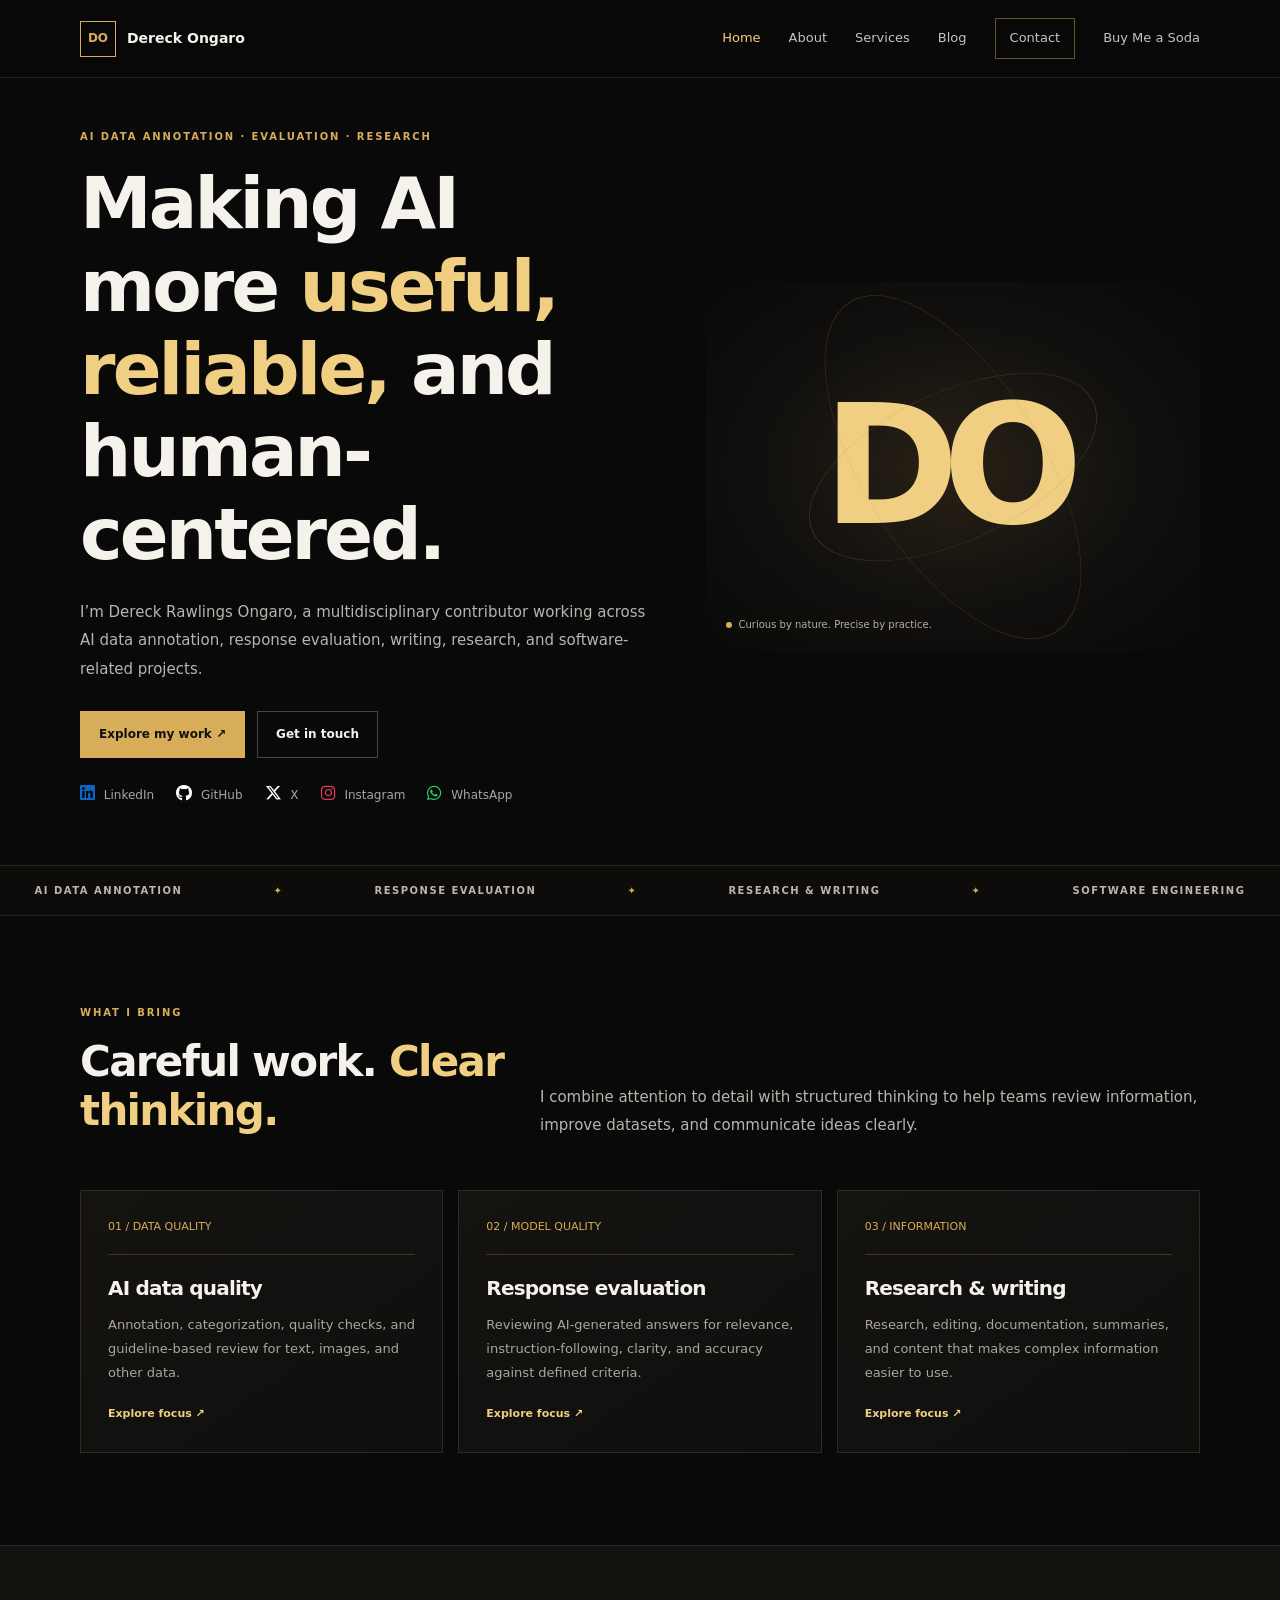
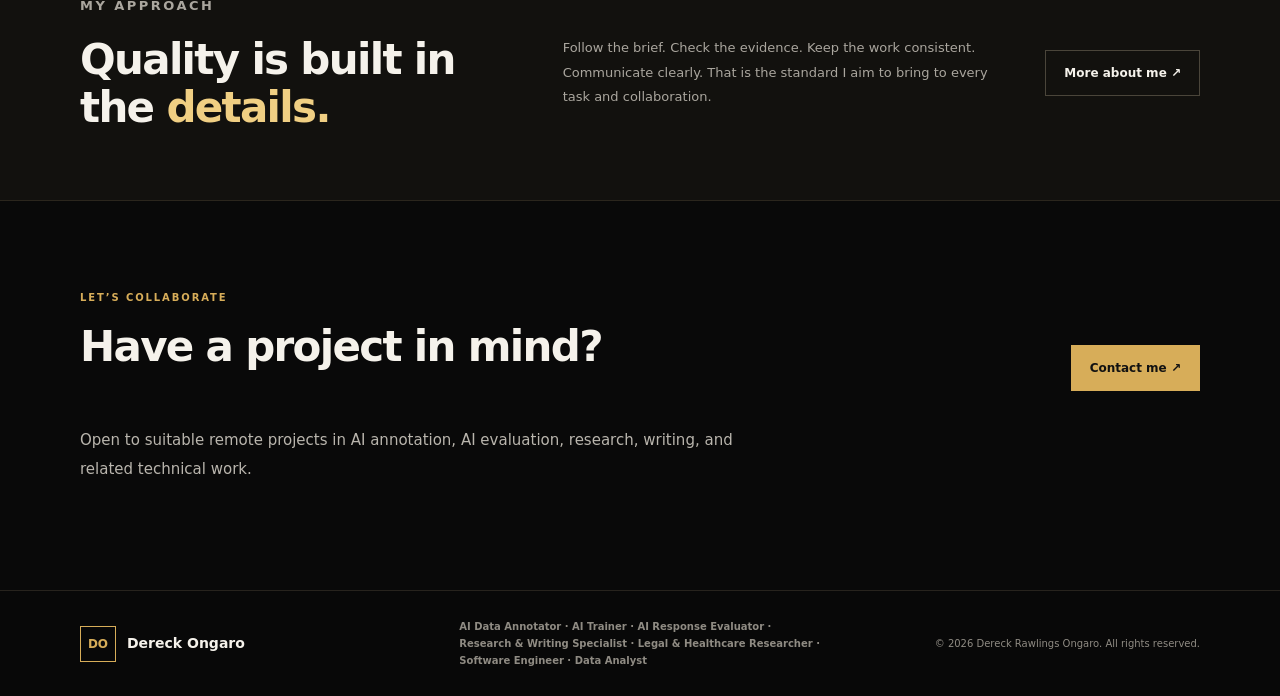
==== index.html @ dc8677fb "Fix HTML structure and improve formatting" ====
<!doctype html><html lang="en"><head>
  <link rel="stylesheet"
href="https://cdnjs.cloudflare.com/ajax/libs/font-awesome/6.7.2/css/all.min.css">
  
  <meta charset="utf-8"><meta name="viewport" content="width=device-width, initial-scale=1"><meta name="description" content="Official portfolio of Dereck Rawlings Ongaro — AI data annotation, AI response evaluation, research, writing, and software engineering."><meta name="theme-color" content="#090909"><link rel="icon" type="image/png" href="favicon.png"><title>Dereck Ongaro | AI Data Annotator</title><link rel="stylesheet" href="assets/style.css"><script defer src="assets/script.js"></script></head><body><a class="skip-link" href="#main">Skip to content</a><header class="site-header"><a class="brand" href="index.html"><span class="brand-mark">DO</span><span>Dereck Ongaro</span></a><button class="menu-toggle" aria-label="Open navigation" aria-expanded="false">☰</button><nav class="site-nav" aria-label="Main navigation"><a class="active " href="index.html">Home</a><a class="" href="about.html">About</a><a class="" href="services.html">Services</a><a class="" href="blog.html">Blog</a><a class="nav-contact" href="contact.html">Contact</a><a class="" href="soda.html">Buy Me a Soda</a></nav></header><main id="main"><section class="hero wrap"><div><p class="eyebrow">AI DATA ANNOTATION · EVALUATION · RESEARCH</p><h1>Making AI more <span class="gold">useful, reliable,</span> and human-centered.</h1><p class="lead">I’m Dereck Rawlings Ongaro, a multidisciplinary contributor working across AI data annotation, response evaluation, writing, research, and software-related projects.</p><div class="actions"><a class="button button-gold" href="services.html">Explore my work ↗</a><a class="button button-outline" href="contact.html">Get in touch</a></div>
    
    
<div class="hero-links">
  <a href="https://www.linkedin.com/in/dereck-ongaro-b73b51407/"
     target="_blank" rel="noopener noreferrer"
     aria-label="LinkedIn">
    <i class="fa-brands fa-linkedin"></i> LinkedIn 
  </a>

  <a href="https://github.com/dereck254"
     target="_blank" rel="noopener noreferrer"
     aria-label="GitHub">
    <i class="fa-brands fa-github"></i> GitHub 
  </a>

  <a href="https://x.com/dereck_ongaro"
     target="_blank" rel="noopener noreferrer"
     aria-label="X">
    <i class="fa-brands fa-x-twitter"></i>  X 
  </a>

  <a href="https://www.instagram.com/haal_varez/"
     target="_blank" rel="noopener noreferrer"
     aria-label="Instagram">
    <i class="fa-brands fa-instagram"></i> Instagram 
  </a>

  <a href="https://wa.me/14302792650?text=Hello%2C%20Dereck%21%20How%20are%20you%20doing%20today%3F"
     target="_blank" rel="noopener noreferrer"
     aria-label="WhatsApp">
    <i class="fa-brands fa-whatsapp"></i> WhatsApp 
  </a>
</div>



</div><div class="hero-art" aria-label="DO initials monogram"><div class="orbit"></div><div class="orbit two"></div><div class="monogram">DO</div><div class="art-caption"><span class="dot"></span>Curious by nature. Precise by practice.</div></div></section><div class="ticker"><span>AI DATA ANNOTATION</span><b>✦</b><span>RESPONSE EVALUATION</span><b>✦</b><span>RESEARCH & WRITING</span><b>✦</b><span>SOFTWARE ENGINEERING</span></div><section class="section wrap"><div class="section-head"><div><p class="eyebrow">WHAT I BRING</p><h2>Careful work. <span class="gold">Clear thinking.</span></h2></div><p class="lead">I combine attention to detail with structured thinking to help teams review information, improve datasets, and communicate ideas clearly.</p></div><div class="card-grid"><article class="card"><div class="num">01 / DATA QUALITY</div><h3>AI data quality</h3><p>Annotation, categorization, quality checks, and guideline-based review for text, images, and other data.</p><a class="text-link" href="services.html#ai-data">Explore focus ↗</a></article><article class="card"><div class="num">02 / MODEL QUALITY</div><h3>Response evaluation</h3><p>Reviewing AI-generated answers for relevance, instruction-following, clarity, and accuracy against defined criteria.</p><a class="text-link" href="services.html#evaluation">Explore focus ↗</a></article><article class="card"><div class="num">03 / INFORMATION</div><h3>Research & writing</h3><p>Research, editing, documentation, summaries, and content that makes complex information easier to use.</p><a class="text-link" href="services.html#research">Explore focus ↗</a></article></div></section><section class="band"><div class="wrap band-inner"><div><p class="eyebrow">MY APPROACH</p><h2>Quality is built in the <span class="gold">details.</span></h2></div><p>Follow the brief. Check the evidence. Keep the work consistent. Communicate clearly. That is the standard I aim to bring to every task and collaboration.</p><a class="button button-outline" href="about.html">More about me ↗</a></div></section><section class="section wrap"><div class="section-head"><div><p class="eyebrow">LET’S COLLABORATE</p><h2>Have a project in mind?</h2></div><a class="button button-gold" href="contact.html">Contact me ↗</a></div><p class="lead">Open to suitable remote projects in AI annotation, AI evaluation, research, writing, and related technical work.</p></section></main><footer class="site-footer"><div class="wrap footer-inner"><a class="brand" href="index.html"><span class="brand-mark">DO</span><span>Dereck Ongaro</span></a><p><strong>AI Data Annotator · AI Trainer · AI Response Evaluator · Research & Writing Specialist · Legal & Healthcare Researcher · Software Engineer · Data Analyst </strong></p><p class="copyright">© <span data-year></span> Dereck Rawlings Ongaro. All rights reserved.</p></div></footer></body></html>
---- assets/style.css ----
:root{--bg:#090909;--panel:#12110f;--text:#f5f2eb;--muted:#aaa69e;--gold:#d7ad59;--gold2:#f0cf83;--line:#302b22;--max:1120px}*{box-sizing:border-box}html{scroll-behavior:smooth}body{margin:0;background:var(--bg);color:var(--text);font:16px/1.7 Inter,system-ui,-apple-system,"Segoe UI",sans-serif}a{color:inherit;text-decoration:none}a:focus-visible,button:focus-visible,input:focus-visible,textarea:focus-visible{outline:2px solid var(--gold2);outline-offset:3px}.wrap{width:min(var(--max),calc(100% - 42px));margin:auto}.site-header{height:78px;padding:0 max(21px,calc((100vw - var(--max))/2));display:flex;align-items:center;justify-content:space-between;border-bottom:1px solid #222;position:sticky;top:0;background:#090909f5;z-index:10}.brand{display:flex;align-items:center;gap:11px;font-size:14px;font-weight:750}.brand-mark{width:36px;height:36px;border:1px solid var(--gold);display:grid;place-items:center;color:var(--gold);font-size:12px}.site-nav{display:flex;align-items:center;gap:28px;font-size:13px;color:#c8c4bc}.site-nav a:hover,.site-nav a.active{color:var(--gold2)}.nav-contact{border:1px solid #66512e;padding:8px 14px}.menu-toggle{display:none;background:none;color:var(--gold);border:1px solid var(--line);padding:5px 10px;font-size:20px}.eyebrow{font-size:10px;letter-spacing:.19em;font-weight:800;color:var(--gold);margin:0 0 17px}.gold{color:var(--gold2)}h1,h2,h3{line-height:1.15;letter-spacing:-.04em}h1{font-size:clamp(42px,6vw,72px);font-weight:650;margin:0 0 22px}h2{font-size:clamp(28px,3.5vw,42px);font-weight:620;margin:0 0 20px}h3{font-size:20px;margin:0 0 12px}.lead{color:#b9b5ad;max-width:660px;line-height:1.9;font-size:15px}.button{display:inline-flex;align-items:center;gap:13px;padding:12px 18px;font-size:12px;font-weight:750;border:1px solid transparent;cursor:pointer}.button-gold{background:var(--gold);color:#111}.button-outline{border-color:#4a453a;color:var(--text)}.button:hover{filter:brightness(1.08)}.actions{display:flex;gap:12px;flex-wrap:wrap;margin-top:28px}.hero{min-height:590px;display:grid;grid-template-columns:1.08fr .92fr;gap:45px;align-items:center;padding-top:50px;padding-bottom:60px}.hero-art{height:370px;display:grid;place-items:center;position:relative;overflow:hidden;background:radial-gradient(ellipse at center,#292116,#11100e 55%,#090909)}.monogram{font-size:clamp(100px,14vw,165px);font-weight:750;letter-spacing:-.1em;color:var(--gold2);padding-right:.1em}.orbit{position:absolute;border:1px solid #9e7b3b45;border-radius:50%;width:310px;height:310px;transform:rotate(-25deg) scaleY(.48)}.orbit.two{width:390px;height:390px;transform:rotate(58deg) scaleY(.46)}.art-caption{position:absolute;bottom:19px;left:20px;font-size:10px;color:#b5aea0}.dot{display:inline-block;width:6px;height:6px;background:var(--gold);border-radius:50%;margin-right:7px}.hero-links,.social-links{display:flex;gap:22px;margin-top:27px;font-size:12px;color:#aaa69e}.hero-links a:hover,.social-links a:hover{color:var(--gold2)}.ticker{padding:16px 0;border-block:1px solid #29251e;background:#0d0c0a;display:flex;justify-content:space-around;gap:22px;flex-wrap:wrap;font-size:10px;letter-spacing:.15em;font-weight:750;color:#bcb6a9}.ticker b{color:var(--gold)}.section{padding:88px 0 92px}.section-head{display:flex;align-items:end;justify-content:space-between;gap:35px;margin-bottom:35px}.muted{color:var(--muted)}.card-grid{display:grid;grid-template-columns:repeat(3,1fr);gap:15px}.card{border:1px solid var(--line);background:linear-gradient(145deg,#141310,#0f0f0e);padding:27px}.card .num{font-size:11px;color:var(--gold);border-bottom:1px solid #403624;padding-bottom:17px;margin-bottom:22px}.card p{font-size:13px;color:var(--muted);line-height:1.85}.text-link{font-size:11px;color:var(--gold2);font-weight:750}.band{background:#12110e;border-block:1px solid #2b261d;padding:48px 0}.band-inner{display:grid;grid-template-columns:1fr 1fr auto;gap:30px;align-items:center}.band p{font-size:13px;color:var(--muted);line-height:1.9}.page-hero{padding:85px 0 45px}.page-hero h1{max-width:850px}.about-layout,.contact-layout{display:grid;grid-template-columns:.8fr 1.2fr;gap:60px;padding-top:25px;padding-bottom:90px}.about-art{height:330px;display:grid;place-items:center;background:radial-gradient(ellipse,#292116,#11100e 60%);border:1px solid var(--line);color:var(--gold2);font-size:90px;font-weight:750;letter-spacing:-.1em}.prose p,.service-row p{font-size:14px;color:#b5b1a9;line-height:1.95}.timeline{border-left:1px solid #6a512b;margin:35px 0 0 10px;padding-left:27px}.timeline-item{position:relative;padding:0 0 27px}.timeline-item:before{content:"";position:absolute;left:-32px;top:7px;width:8px;height:8px;border-radius:50%;background:var(--gold)}.timeline-meta{font-size:10px;letter-spacing:.12em;color:var(--gold);text-transform:uppercase}.timeline-item h3{margin:4px 0}.section-muted{background:#10100e;border-block:1px solid #24221d}.service-row{display:grid;grid-template-columns:70px 1fr;gap:25px;padding:37px 0;border-bottom:1px solid #29261f;scroll-margin-top:90px}.service-number{font-size:32px;color:#75603a}.tag-list{display:flex;flex-wrap:wrap;gap:8px;margin-top:17px}.tag-list span{font-size:10px;padding:5px 10px;border:1px solid #383126;color:#c6b99f}.blog-note{display:grid;grid-template-columns:55px 1fr;gap:20px;padding:30px;border:1px solid #3c3020;background:#15120e;margin-bottom:25px}.blog-star{font-size:30px;color:var(--gold)}.blog-grid{display:grid;grid-template-columns:repeat(3,1fr);gap:15px}.blog-card{border:1px solid var(--line);padding:24px;background:#111}.blog-card small{font-size:9px;letter-spacing:.14em;color:var(--gold)}.blog-card p{font-size:12px;color:var(--muted)}.coming{font-size:10px;color:#a69a82;border-top:1px solid #3b3428;padding-top:10px}.contact-layout{grid-template-columns:.95fr 1.05fr;gap:60px}.contact-method{display:flex;gap:14px;align-items:center;padding:16px 0;border-bottom:1px solid #28251f}.contact-symbol{width:38px;height:38px;border:1px solid #554326;color:var(--gold);display:grid;place-items:center}.contact-method small{display:block;font-size:9px;letter-spacing:.16em;color:#8e887d}.contact-method strong{font-size:13px;font-weight:600;overflow-wrap:anywhere}.contact-form{border:1px solid var(--line);background:#11110f;padding:28px}.contact-form label{display:block;font-size:11px;margin:15px 0 6px}.contact-form input,.contact-form textarea{width:100%;padding:12px;border:1px solid #36332c;background:#0b0b0a;color:var(--text);font:inherit;font-size:12px}.contact-form textarea{resize:vertical}.form-note,.form-status{font-size:11px;color:#a69f92}.contact-form button{margin-top:18px}.site-footer{border-top:1px solid #27231d;padding:27px 0;background:#080808}.footer-inner{display:grid;grid-template-columns:1fr 1fr 1fr;gap:18px;align-items:center}.footer-inner p{font-size:10px;color:#8f8b83;margin:0}.copyright{text-align:right}.skip-link{position:absolute;left:-999px;top:5px}.skip-link:focus{left:10px;background:var(--gold);color:#111;padding:8px;z-index:20}@media(max-width:820px){.site-header{height:70px}.menu-toggle{display:block}.site-nav{display:none;position:absolute;top:69px;left:0;right:0;background:#0d0d0c;padding:16px 22px 22px;flex-direction:column;align-items:stretch;gap:0;border-bottom:1px solid var(--line)}.site-nav.open{display:flex}.site-nav a{padding:11px 0}.nav-contact{text-align:center;margin-top:7px}.hero{grid-template-columns:1fr;gap:30px;padding-top:42px}.hero-art{height:290px;order:-1}.card-grid,.blog-grid{grid-template-columns:1fr}.section-head{align-items:flex-start;flex-direction:column}.band-inner{grid-template-columns:1fr;gap:10px}.about-layout,.contact-layout{grid-template-columns:1fr;gap:30px}.service-row{grid-template-columns:45px 1fr;gap:13px}.footer-inner{grid-template-columns:1fr;gap:12px}.copyright{text-align:left}.page-hero{padding-top:65px}.ticker{justify-content:center}.blog-note{grid-template-columns:35px 1fr}}@media(prefers-reduced-motion:reduce){html{scroll-behavior:auto}}



/* ===== DERECK ONGARO PAGE TRANSITION LOADER ===== */

.page-loader {
  position: fixed;
  inset: 0;
  z-index: 99999;
  display: flex;
  flex-direction: column;
  align-items: center;
  justify-content: center;
  gap: 18px;
  background: #091426;
  color: #ffffff;
  opacity: 1;
  visibility: visible;
  transition: opacity 0.35s ease, visibility 0.35s ease;
}

.page-loader.is-hidden {
  opacity: 0;
  visibility: hidden;
  pointer-events: none;
}

/* Electric blue loading spinner */
.loader-spinner {
  width: 46px;
  height: 46px;
  border: 3px solid rgba(255, 255, 255, 0.15);
  border-top-color: #3987ff;
  border-right-color: #60a5fa;
  border-radius: 50%;
  animation: dereck-spin 0.8s linear infinite;
}

/* Personal brand message */
.loader-title {
  font-size: 19px;
  font-weight: 800;
  letter-spacing: 0.5px;
  color: #60a5fa;
}

.loader-message {
  font-size: 14px;
  font-weight: 500;
  color: #dbe5f3;
  text-align: center;
  padding: 0 20px;
  animation: dereck-pulse 1.5s ease-in-out infinite;
}

/* Animations */
@keyframes dereck-spin {
  to {
    transform: rotate(360deg);
  }
}

@keyframes dereck-pulse {
  0%, 100% {
    opacity: 0.65;
  }
  50% {
    opacity: 1;
  }
}

/* Mobile responsiveness */
@media (max-width: 600px) {
  .loader-spinner {
    width: 40px;
    height: 40px;
  }

  .loader-title {
    font-size: 17px;
  }

  .loader-message {
    font-size: 13px;
  }
}

/* Respect reduced-motion preferences */
@media (prefers-reduced-motion: reduce) {
  .loader-spinner,
  .loader-message {
    animation: none;
  }

  .page-loader {
    transition: none;
  }
}



.social-links {
  display: flex;
  align-items: center;
  gap: 18px;
}

.social-links a {
  display: inline-flex;
  align-items: center;
  justify-content: center;
  width: 44px;
  height: 44px;
  border: 1px solid rgba(96, 165, 250, 0.35);
  border-radius: 50%;
  color: #ffffff;
  font-size: 21px;
  text-decoration: none;
  transition: color 0.25s ease,
              background 0.25s ease,
              transform 0.25s ease;
}

.social-links a:hover {
  color: #ffffff;
  background: #2563eb;
  transform: translateY(-3px);
}

/* Slightly larger social media icons */
.hero-links a i {
  font-size: 1.4em;
  margin-right: 5px;
}


/* Social icons: original brand colors */
.hero-links a .fa-linkedin {
  color: #0A66C2;
}

.hero-links a .fa-github {
  color: #ffffff;
}

.hero-links a .fa-x-twitter {
  color: #ffffff;
}

.hero-links a .fa-instagram {
  color: #E4405F;
}

.hero-links a .fa-whatsapp {
  color: #25D366;
}

/* Preserve brand colors when hovering */
.hero-links a:hover .fa-linkedin {
  color: #0A66C2;
}

.hero-links a:hover .fa-github,
.hero-links a:hover .fa-x-twitter {
  color: #ffffff;
}

.hero-links a:hover .fa-instagram {
  color: #E4405F;
}

.hero-links a:hover .fa-whatsapp {
  color: #25D366;
}

/* Official social media brand colors */
.social-links .fa-linkedin {
  color: #0A66C2;
}

.social-links .fa-github {
  color: #ffffff;
}

.social-links .fa-x-twitter {
  color: #ffffff;
}

.social-links .fa-instagram {
  color: #E4405F;
}

.social-links .fa-whatsapp {
  color: #25D366;
}

/* Keep brand colors when hovering */
.social-links a:hover i {
  opacity: 0.8;
}
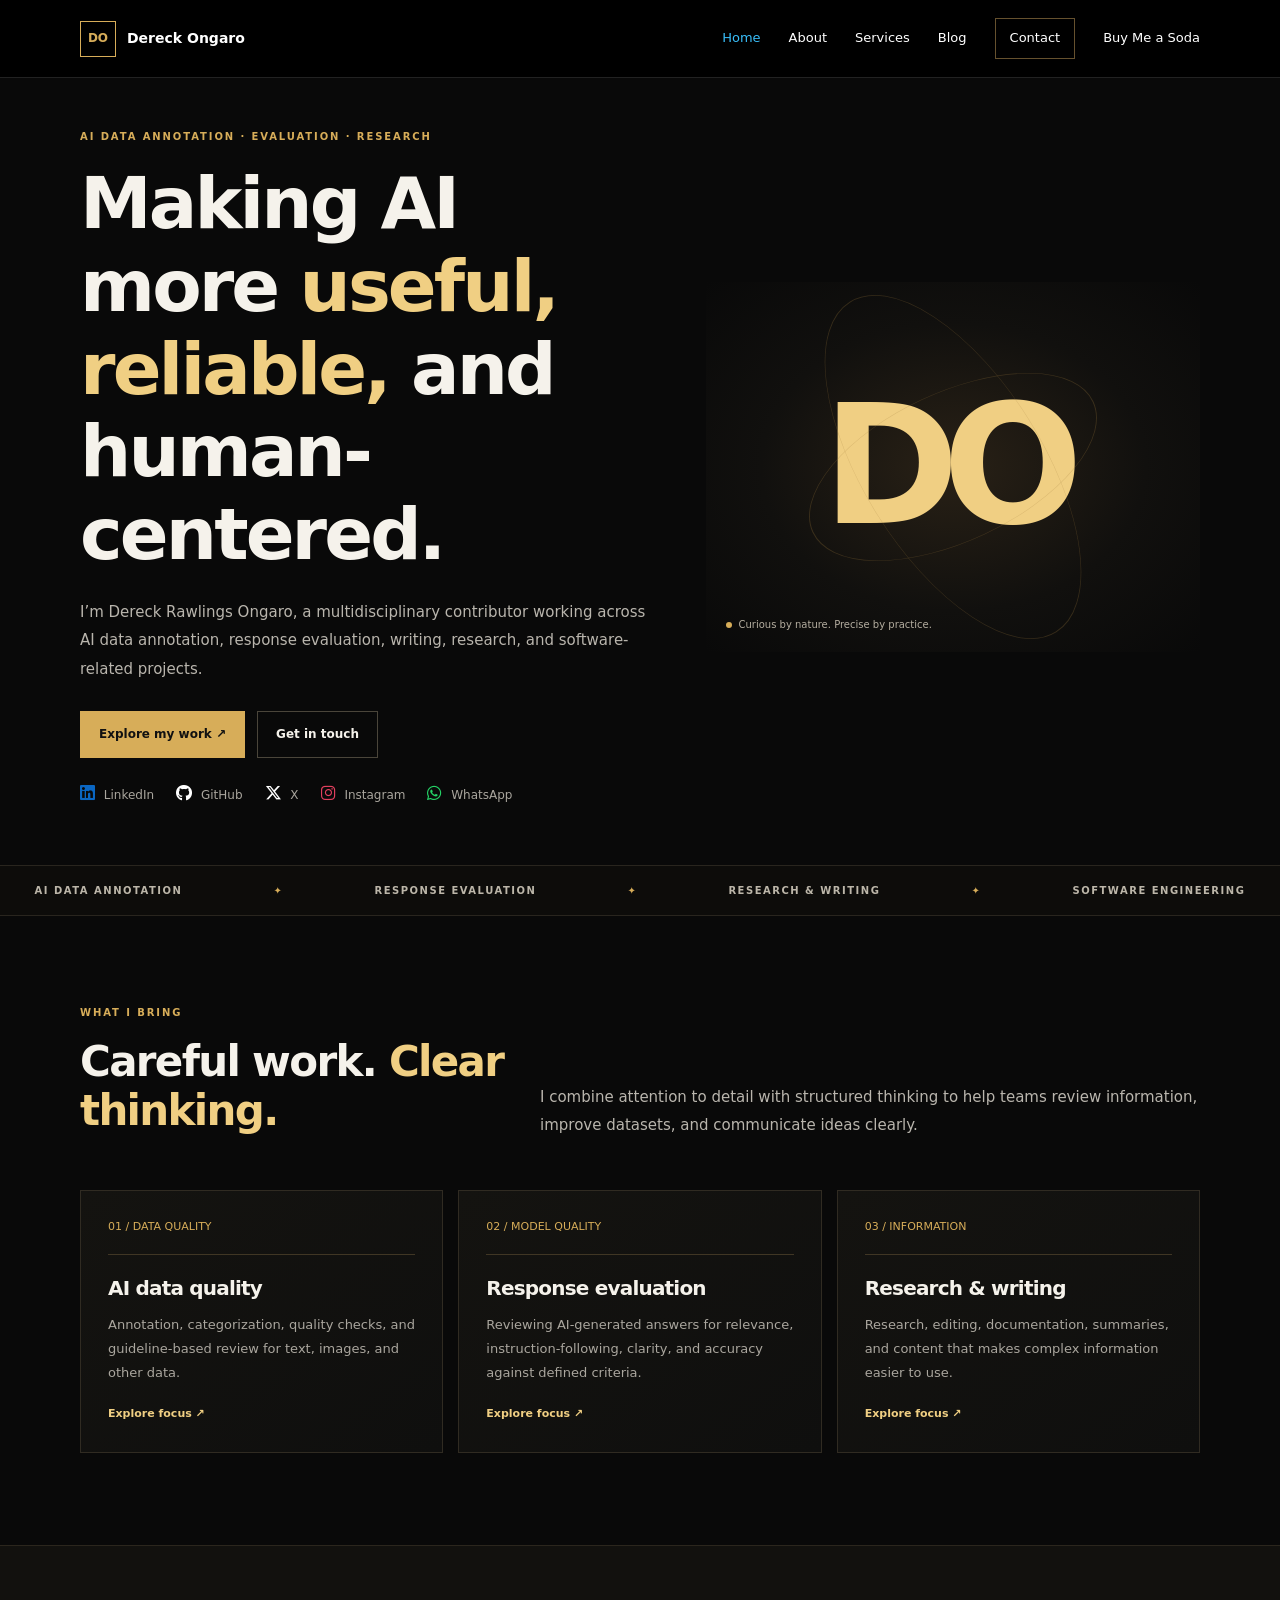
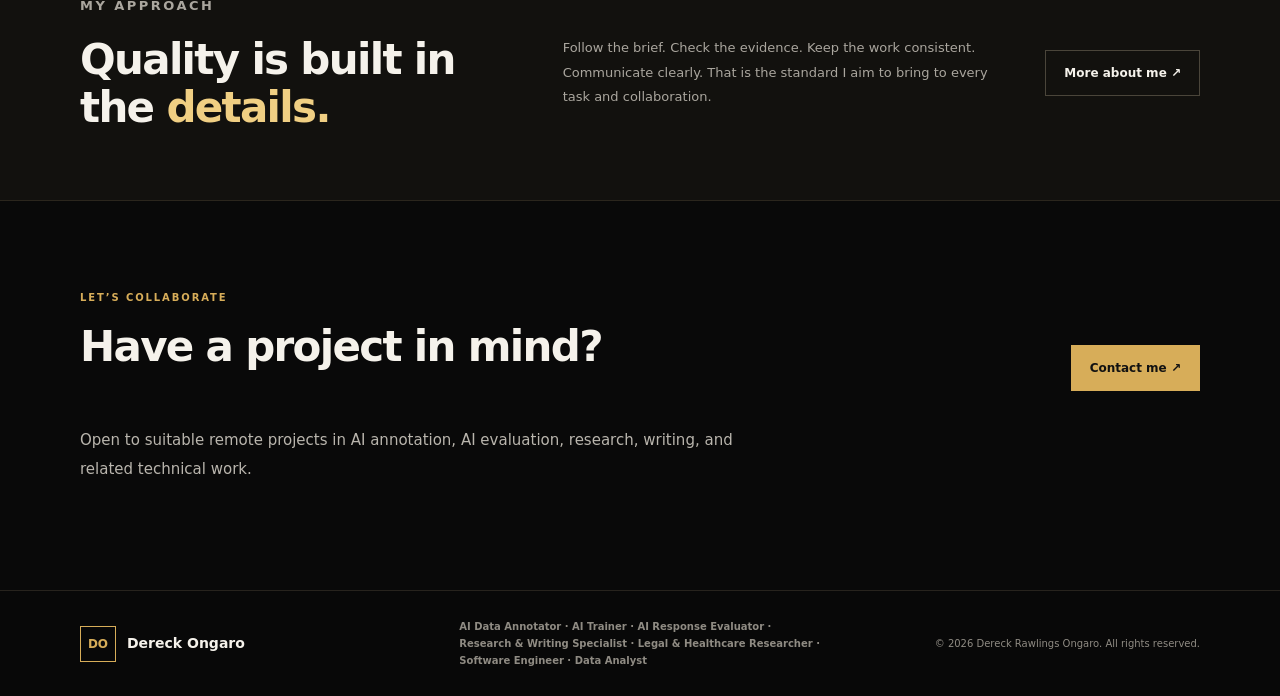
==== commit 959b2d3b: "Update index.html" ====
--- a/index.html
+++ b/index.html
@@ -2,7 +2,7 @@
   <link rel="stylesheet"
 href="https://cdnjs.cloudflare.com/ajax/libs/font-awesome/6.7.2/css/all.min.css">
   
-  <meta charset="utf-8"><meta name="viewport" content="width=device-width, initial-scale=1"><meta name="description" content="Official portfolio of Dereck Rawlings Ongaro — AI data annotation, AI response evaluation, research, writing, and software engineering."><meta name="theme-color" content="#090909"><link rel="icon" type="image/png" href="favicon.png"><title>Dereck Ongaro | AI Data Annotator</title><link rel="stylesheet" href="assets/style.css"><script defer src="assets/script.js"></script></head><body><a class="skip-link" href="#main">Skip to content</a><header class="site-header"><a class="brand" href="index.html"><span class="brand-mark">DO</span><span>Dereck Ongaro</span></a><button class="menu-toggle" aria-label="Open navigation" aria-expanded="false">☰</button><nav class="site-nav" aria-label="Main navigation"><a class="active " href="index.html">Home</a><a class="" href="about.html">About</a><a class="" href="services.html">Services</a><a class="" href="blog.html">Blog</a><a class="nav-contact" href="contact.html">Contact</a><a class="" href="soda.html">Buy Me a Soda</a></nav></header><main id="main"><section class="hero wrap"><div><p class="eyebrow">AI DATA ANNOTATION · EVALUATION · RESEARCH</p><h1>Making AI more <span class="gold">useful, reliable,</span> and human-centered.</h1><p class="lead">I’m Dereck Rawlings Ongaro, a multidisciplinary contributor working across AI data annotation, response evaluation, writing, research, and software-related projects.</p><div class="actions"><a class="button button-gold" href="services.html">Explore my work ↗</a><a class="button button-outline" href="contact.html">Get in touch</a></div>
+  <meta charset="utf-8"><meta name="viewport" content="width=device-width, initial-scale=1"><meta name="description" content="Official portfolio of Dereck Rawlings Ongaro — AI data annotation, AI response evaluation, research, writing, and software engineering."><meta name="theme-color" content="#090909"><link rel="icon" type="image/png" href="favicon.png"><title>Dereck Ongaro | AI Data Annotator</title><link rel="stylesheet" href="assets/style.css"><script defer src="assets/script.js"></script></head><body><a class="skip-link" href="#main">Skip to content</a><header class="site-header"><a class="brand" href="index.html"><span class="brand-mark">DO</span><span>Dereck Ongaro</span></a><button class="menu-toggle" aria-label="Open navigation" aria-expanded="false">☰</button><nav class="site-nav" aria-label="Main navigation"><a class="active " href="index.html">Home</a><a href="about.html">About</a><a class="" href="services.html">Services</a><a class="" href="blog.html">Blog</a><a class="nav-contact" href="contact.html">Contact</a><a class="" href="soda.html">Buy Me a Soda</a></nav></header><main id="main"><section class="hero wrap"><div><p class="eyebrow">AI DATA ANNOTATION · EVALUATION · RESEARCH</p><h1>Making AI more <span class="gold">useful, reliable,</span> and human-centered.</h1><p class="lead">I’m Dereck Rawlings Ongaro, a multidisciplinary contributor working across AI data annotation, response evaluation, writing, research, and software-related projects.</p><div class="actions"><a class="button button-gold" href="services.html">Explore my work ↗</a><a class="button button-outline" href="contact.html">Get in touch</a></div>
     
     
 <div class="hero-links">
--- a/assets/style.css
+++ b/assets/style.css
@@ -200,3 +200,795 @@
   opacity: 0.8;
 }
 
+
+/* =========================================
+   BUY ME A SODA PAGE
+========================================= */
+
+.soda-page {
+  color: #f5f5f5;
+}
+
+.soda-page .gold {
+  color: #e6bd55;
+}
+
+.soda-intro {
+  max-width: 780px;
+  margin: 0 auto;
+  text-align: center;
+}
+
+.soda-intro .lead {
+  margin: 20px auto;
+}
+
+.soda-grid {
+  display: grid;
+  grid-template-columns: repeat(4, minmax(0, 1fr));
+  gap: 20px;
+  margin-top: 42px;
+}
+
+.soda-card {
+  display: flex;
+  flex-direction: column;
+  min-width: 0;
+  padding: 26px 22px;
+  background: #111;
+  border: 1px solid #383020;
+  border-radius: 16px;
+}
+
+.soda-card h3 {
+  margin: 10px 0;
+  color: #fff;
+}
+
+.soda-card p {
+  color: #d0d0d0;
+  line-height: 1.75;
+  overflow-wrap: anywhere;
+}
+
+.soda-card .eyebrow {
+  color: #e6bd55;
+  font-size: 0.76rem;
+  letter-spacing: 0.1em;
+}
+
+.soda-amount {
+  margin: 12px 0;
+  color: #e6bd55;
+  font-size: 2.15rem;
+  font-weight: 800;
+}
+
+.soda-card .soda-button {
+  margin-top: auto;
+}
+
+.soda-button {
+  display: inline-flex;
+  align-items: center;
+  justify-content: center;
+  gap: 8px;
+  width: 100%;
+  min-height: 46px;
+  margin-top: 14px;
+  padding: 12px 16px;
+  border: 1px solid #e6bd55;
+  border-radius: 8px;
+  background: #e6bd55 !important;
+  color: #111 !important;
+  font: inherit;
+  font-weight: 750;
+  line-height: 1.35;
+  text-align: center;
+  text-decoration: none !important;
+  cursor: pointer;
+  transition: background 0.2s ease, transform 0.2s ease;
+}
+
+.soda-button:hover {
+  background: #f5d982 !important;
+  color: #090909 !important;
+  transform: translateY(-2px);
+}
+
+.soda-button:focus-visible {
+  outline: 3px solid #fff;
+  outline-offset: 4px;
+}
+
+.soda-button.secondary {
+  background: #171717 !important;
+  color: #f5d982 !important;
+  border-color: #e6bd55;
+}
+
+.soda-button.secondary:hover {
+  background: #292929 !important;
+  color: #fff !important;
+}
+
+.soda-payment-grid {
+  display: grid;
+  grid-template-columns: repeat(2, minmax(0, 1fr));
+  gap: 22px;
+}
+
+.soda-detail {
+  padding: 14px;
+  border: 1px solid #393124;
+  border-radius: 8px;
+  background: #090909;
+  color: #f5d982 !important;
+  font-weight: 750;
+  overflow-wrap: anywhere;
+}
+
+.soda-custom {
+  max-width: 560px;
+  padding: 26px;
+  border: 1px solid #383020;
+  border-radius: 16px;
+  background: #111;
+}
+
+.soda-custom label {
+  display: block;
+  margin-bottom: 10px;
+  color: #fff;
+  font-weight: 700;
+}
+
+.soda-custom input {
+  display: block;
+  width: 100%;
+  min-height: 48px;
+  padding: 12px 14px;
+  border: 1px solid #777;
+  border-radius: 8px;
+  background: #090909;
+  color: #fff;
+  font: inherit;
+}
+
+.soda-custom input::placeholder {
+  color: #bdbdbd;
+}
+
+.soda-custom-input-row {
+  flex-direction: column;
+}
+
+.soda-custom-input-row button {
+  width: 100%;
+}
+
+.soda-custom input:focus {
+  outline: 2px solid #e6bd55;
+  outline-offset: 2px;
+}
+
+.soda-note {
+  margin-top: 28px;
+  padding: 22px;
+  border-left: 3px solid #e6bd55;
+  background: #141414;
+  color: #dedede;
+  line-height: 1.8;
+}
+
+.soda-page .site-footer {
+  margin-top: 30px;
+}
+
+/* Responsive layout */
+
+@media (max-width: 1000px) {
+  .soda-grid {
+    grid-template-columns: repeat(2, minmax(0, 1fr));
+  }
+}
+
+@media (max-width: 600px) {
+  .soda-grid,
+  .soda-payment-grid {
+    grid-template-columns: 1fr;
+  }
+
+  .soda-card,
+  .soda-custom {
+    padding: 22px;
+  }
+
+  .soda-amount {
+    font-size: 1.9rem;
+  }
+}
+
+
+/* =========================================
+   BUY ME A SODA PAGE
+   Dark navy, electric blue and white
+========================================= */
+
+.soda-page {
+  --soda-bg: #081426;
+  --soda-bg-light: #0d1d34;
+  --soda-card: #10223c;
+  --soda-blue: #2589ff;
+  --soda-blue-light: #65b2ff;
+  --soda-white: #f5f8ff;
+  --soda-muted: #b7c5d9;
+  --soda-border: rgba(101, 178, 255, 0.22);
+
+  background: var(--soda-bg);
+  color: var(--soda-white);
+  line-height: 1.6;
+}
+
+.soda-page *,
+.soda-modal * {
+  box-sizing: border-box;
+}
+
+.soda-page button,
+.soda-modal button,
+.soda-page input {
+  font: inherit;
+}
+
+.soda-container {
+  width: min(1000px, 90%);
+  margin: 0 auto;
+}
+
+.soda-page .site-header {
+  position: sticky;
+  top: 0;
+  z-index: 10;
+  background: rgba(8, 20, 38, 0.96);
+  border-bottom: 1px solid var(--soda-border);
+  backdrop-filter: blur(12px);
+}
+
+.soda-page .nav-container {
+  width: min(1120px, 92%);
+  min-height: 76px;
+  margin: auto;
+  display: flex;
+  align-items: center;
+  justify-content: space-between;
+  gap: 24px;
+}
+
+.soda-page .brand {
+  color: var(--soda-white);
+  font-weight: 800;
+  text-decoration: none;
+}
+
+.soda-page .brand span,
+.soda-page .nav-links a.active {
+  color: var(--soda-blue-light);
+}
+
+.soda-page .nav-links {
+  display: flex;
+  align-items: center;
+  justify-content: flex-end;
+  flex-wrap: wrap;
+  gap: 20px;
+}
+
+.soda-page .nav-links a {
+  color: var(--soda-muted);
+  font-size: 0.94rem;
+  text-decoration: none;
+}
+
+.soda-page .nav-links a:hover {
+  color: var(--soda-blue-light);
+}
+
+.soda-page .nav-links .nav-contact {
+  padding: 9px 16px;
+  border-radius: 9px;
+  background: var(--soda-blue);
+  color: white;
+  font-weight: 700;
+}
+
+.soda-page .nav-links .nav-contact:hover {
+  background: #0875ee;
+  color: white;
+}
+
+.soda-hero {
+  padding: 90px 0 55px;
+  text-align: center;
+}
+
+.soda-hero-icon {
+  width: 76px;
+  height: 76px;
+  margin: 0 auto 25px;
+  display: grid;
+  place-items: center;
+  border: 1px solid var(--soda-border);
+  border-radius: 22px;
+  background: var(--soda-bg-light);
+  font-size: 2.4rem;
+}
+
+.soda-eyebrow {
+  margin: 0 0 12px;
+  color: var(--soda-blue-light);
+  font-size: 0.78rem;
+  font-weight: 800;
+  letter-spacing: 2px;
+  text-transform: uppercase;
+}
+
+.soda-hero h1 {
+  max-width: 780px;
+  margin: 0 auto 20px;
+  font-size: clamp(2.3rem, 6vw, 4.3rem);
+  line-height: 1.12;
+  letter-spacing: -1.5px;
+}
+
+.soda-hero h1 span {
+  color: var(--soda-blue-light);
+}
+
+.soda-hero-description {
+  max-width: 660px;
+  margin: 0 auto;
+  color: var(--soda-muted);
+  font-size: 1.08rem;
+}
+
+.soda-support-section {
+  padding: 18px 0 85px;
+}
+
+.soda-section-heading {
+  margin-bottom: 28px;
+  text-align: center;
+}
+
+.soda-section-heading h2 {
+  margin: 0 0 8px;
+  font-size: clamp(1.7rem, 4vw, 2.3rem);
+}
+
+.soda-section-heading p {
+  margin: 0;
+  color: var(--soda-muted);
+}
+
+.soda-amount-grid {
+  display: grid;
+  grid-template-columns: repeat(4, minmax(0, 1fr));
+  gap: 16px;
+}
+
+.soda-amount-card {
+  padding: 24px 15px;
+  text-align: center;
+  background: var(--soda-card);
+  border: 1px solid var(--soda-border);
+  border-radius: 18px;
+  transition: transform 0.2s ease, border-color 0.2s ease;
+}
+
+.soda-amount-card:hover {
+  transform: translateY(-4px);
+  border-color: var(--soda-blue);
+}
+
+.soda-amount-card h3 {
+  margin: 0 0 6px;
+  font-size: 2rem;
+}
+
+.soda-amount-card p {
+  margin: 0 0 18px;
+  color: var(--soda-muted);
+  font-size: 0.9rem;
+}
+
+.soda-button {
+  display: inline-flex;
+  min-height: 45px;
+  align-items: center;
+  justify-content: center;
+  padding: 11px 17px;
+  border: 1px solid transparent;
+  border-radius: 10px;
+  background: var(--soda-blue);
+  color: #fff;
+  font-weight: 700;
+  text-align: center;
+  text-decoration: none;
+  cursor: pointer;
+  transition: background 0.2s ease, transform 0.2s ease;
+}
+
+.soda-button:hover {
+  background: #0875ee;
+}
+
+.soda-button:focus-visible,
+.soda-page input:focus-visible,
+.soda-page a:focus-visible {
+  outline: 3px solid var(--soda-blue-light);
+  outline-offset: 3px;
+}
+
+.soda-amount-card .soda-button {
+  width: 100%;
+}
+
+.soda-custom-box {
+  max-width: 620px;
+  margin: 26px auto 0;
+  padding: 28px;
+  background: var(--soda-bg-light);
+  border: 1px solid var(--soda-border);
+  border-radius: 18px;
+}
+
+.soda-custom-box h3 {
+  margin: 0 0 8px;
+  font-size: 1.3rem;
+}
+
+.soda-custom-box > p {
+  margin: 0 0 18px;
+  color: var(--soda-muted);
+}
+
+.soda-custom-box label {
+  display: block;
+  margin-bottom: 8px;
+  font-weight: 700;
+}
+
+.soda-custom-input-row {
+  display: flex;
+  gap: 12px;
+}
+
+.soda-custom-input-row input {
+  flex: 1;
+  width: 100%;
+  min-width: 0;
+  min-height: 58px;
+  padding: 16px 20px;
+  border: 1px solid #36516f;
+  border-radius: 12px;
+  background: #071225;
+  color: var(--soda-white);
+  font-size: 1.1rem;
+  box-sizing: border-box;
+}
+
+.soda-custom-input-row {
+  display: flex;
+  width: 100%;
+  gap: 12px;
+}
+
+.soda-custom-input-row input::placeholder {
+  color: #8da0ba;
+  font-size: 1rem;
+}
+
+.soda-custom-preview {
+  min-height: 26px;
+  margin: 12px 0 0 !important;
+  color: var(--soda-blue-light) !important;
+  font-size: 0.94rem;
+}
+
+.soda-rate-disclaimer {
+  max-width: 720px;
+  margin: 24px auto 0;
+  color: var(--soda-muted);
+  font-size: 0.88rem;
+  text-align: center;
+}
+
+.soda-page .site-footer {
+  padding: 25px 0;
+  border-top: 1px solid var(--soda-border);
+  color: var(--soda-muted);
+  text-align: center;
+  font-size: 0.9rem;
+}
+
+.soda-page .site-footer p {
+  margin: 4px 0;
+}
+
+/* Payment pop-up */
+
+.soda-modal {
+  width: min(760px, calc(100% - 24px));
+  max-width: 760px;
+  max-height: 90vh;
+  overflow-y: auto;
+  margin: auto;
+  padding: 0;
+  border: 1px solid var(--soda-blue);
+  border-radius: 20px;
+  background: var(--soda-bg);
+  color: var(--soda-white);
+  box-shadow: 0 24px 80px rgba(0, 0, 0, 0.65);
+}
+
+.soda-modal::backdrop {
+  background: rgba(2, 8, 18, 0.82);
+  backdrop-filter: blur(6px);
+}
+
+.soda-modal-inner {
+  padding: 30px;
+}
+
+.soda-modal-header {
+  display: flex;
+  align-items: flex-start;
+  justify-content: space-between;
+  gap: 18px;
+  margin-bottom: 24px;
+}
+
+.soda-modal-header h2 {
+  margin: 0;
+  font-size: clamp(1.5rem, 4vw, 2rem);
+  line-height: 1.25;
+}
+
+.soda-modal-close {
+  flex-shrink: 0;
+  display: grid;
+  width: 42px;
+  height: 42px;
+  place-items: center;
+  padding: 0;
+  border: 1px solid var(--soda-border);
+  border-radius: 50%;
+  background: var(--soda-card);
+  color: var(--soda-white);
+  font-size: 1.8rem;
+  line-height: 1;
+  cursor: pointer;
+}
+
+.soda-modal-close:hover {
+  background: #1b3657;
+}
+
+.soda-conversion-box {
+  margin-bottom: 24px;
+  padding: 22px;
+  border: 1px solid var(--soda-border);
+  border-radius: 15px;
+  background: var(--soda-bg-light);
+}
+
+.soda-conversion-label {
+  margin: 0 0 10px;
+  color: var(--soda-muted);
+  font-size: 0.85rem;
+}
+
+.soda-conversion-values {
+  display: grid;
+  grid-template-columns: 1fr auto 1fr;
+  align-items: center;
+  gap: 12px;
+}
+
+.soda-conversion-side {
+  min-width: 0;
+}
+
+.soda-conversion-side:last-child {
+  text-align: right;
+}
+
+.soda-conversion-currency {
+  display: block;
+  margin-bottom: 5px;
+  color: var(--soda-blue-light);
+  font-size: 0.8rem;
+  font-weight: 700;
+  text-transform: uppercase;
+}
+
+.soda-conversion-value {
+  display: block;
+  overflow-wrap: anywhere;
+  font-size: clamp(1.15rem, 3.5vw, 1.8rem);
+  font-weight: 800;
+}
+
+.soda-conversion-equals {
+  color: var(--soda-muted);
+  font-size: 1.4rem;
+}
+
+.soda-rate-note {
+  margin: 16px 0 0;
+  color: var(--soda-muted);
+  font-size: 0.84rem;
+  line-height: 1.5;
+}
+
+.soda-retry-button {
+  display: none;
+  margin-top: 10px;
+  padding: 7px 12px;
+  border: 1px solid var(--soda-border);
+  border-radius: 8px;
+  background: transparent;
+  color: var(--soda-blue-light);
+  font-weight: 700;
+  cursor: pointer;
+}
+
+.soda-payment-grid {
+  display: grid;
+  grid-template-columns: repeat(2, minmax(0, 1fr));
+  gap: 16px;
+}
+
+.soda-payment-card {
+  min-width: 0;
+  padding: 22px;
+  border: 1px solid var(--soda-border);
+  border-radius: 15px;
+  background: var(--soda-card);
+}
+
+.soda-payment-card h3 {
+  margin: 0 0 8px;
+  font-size: 1.4rem;
+}
+
+.soda-payment-card > p:not(.soda-eyebrow) {
+  color: var(--soda-muted);
+  font-size: 0.93rem;
+}
+
+.soda-payment-detail {
+  margin: 18px 0;
+  padding: 12px 8px;
+  overflow-wrap: anywhere;
+  border: 1px solid var(--soda-border);
+  border-radius: 9px;
+  background: var(--soda-bg);
+  text-align: center;
+  font-weight: 700;
+}
+
+.soda-copy-button {
+  width: 100%;
+}
+
+.soda-modal-disclaimer {
+  margin: 20px 0 0;
+  color: var(--soda-muted);
+  font-size: 0.85rem;
+}
+
+.soda-back-button {
+  width: 100%;
+  margin-top: 22px;
+  border-color: var(--soda-border);
+  background: transparent;
+  color: var(--soda-blue-light);
+}
+
+.soda-back-button:hover {
+  background: var(--soda-card);
+}
+
+@media (max-width: 760px) {
+  .soda-page .nav-container {
+    padding: 15px 0;
+    align-items: flex-start;
+    flex-direction: column;
+    gap: 12px;
+  }
+
+  .soda-page .nav-links {
+    justify-content: flex-start;
+    gap: 13px;
+  }
+
+  .soda-amount-grid {
+    grid-template-columns: repeat(2, minmax(0, 1fr));
+  }
+
+  .soda-hero {
+    padding-top: 65px;
+  }
+}
+
+@media (max-width: 520px) {
+  .soda-custom-input-row {
+    flex-direction: column;
+  }
+
+  .soda-custom-input-row .soda-button {
+    width: 100%;
+  }
+
+  .soda-payment-grid {
+    grid-template-columns: 1fr;
+  }
+
+  .soda-modal-inner {
+    padding: 20px;
+  }
+
+  .soda-conversion-box {
+    padding: 16px 12px;
+  }
+
+  .soda-conversion-values {
+    gap: 7px;
+  }
+
+  .soda-conversion-value {
+    font-size: 1.15rem;
+  }
+
+  .soda-amount-card {
+    padding: 20px 12px;
+  }
+}
+/* Dark header for the Soda page */
+.soda-page .site-header {
+  background: #000000;
+  color: #ffffff;
+  border-bottom: 1px solid #222222;
+}
+
+.soda-page .site-header .brand,
+.soda-page .site-header .site-nav a {
+  color: #ffffff;
+}
+
+.soda-page .site-header .site-nav a:hover,
+.soda-page .site-header .site-nav a.active {
+  color: #38bdf8;
+}
+
+.site-header {
+  background: #000000;
+  color: #ffffff;
+  border-bottom: 1px solid #222222;
+}
+
+.site-header .brand,
+.site-header .site-nav a {
+  color: #ffffff;
+}
+
+.site-header .site-nav a:hover,
+.site-header .site-nav a.active {
+  color: #38bdf8;
+}
+
+.site-nav a.active {
+  color: #38bdf8;
+}
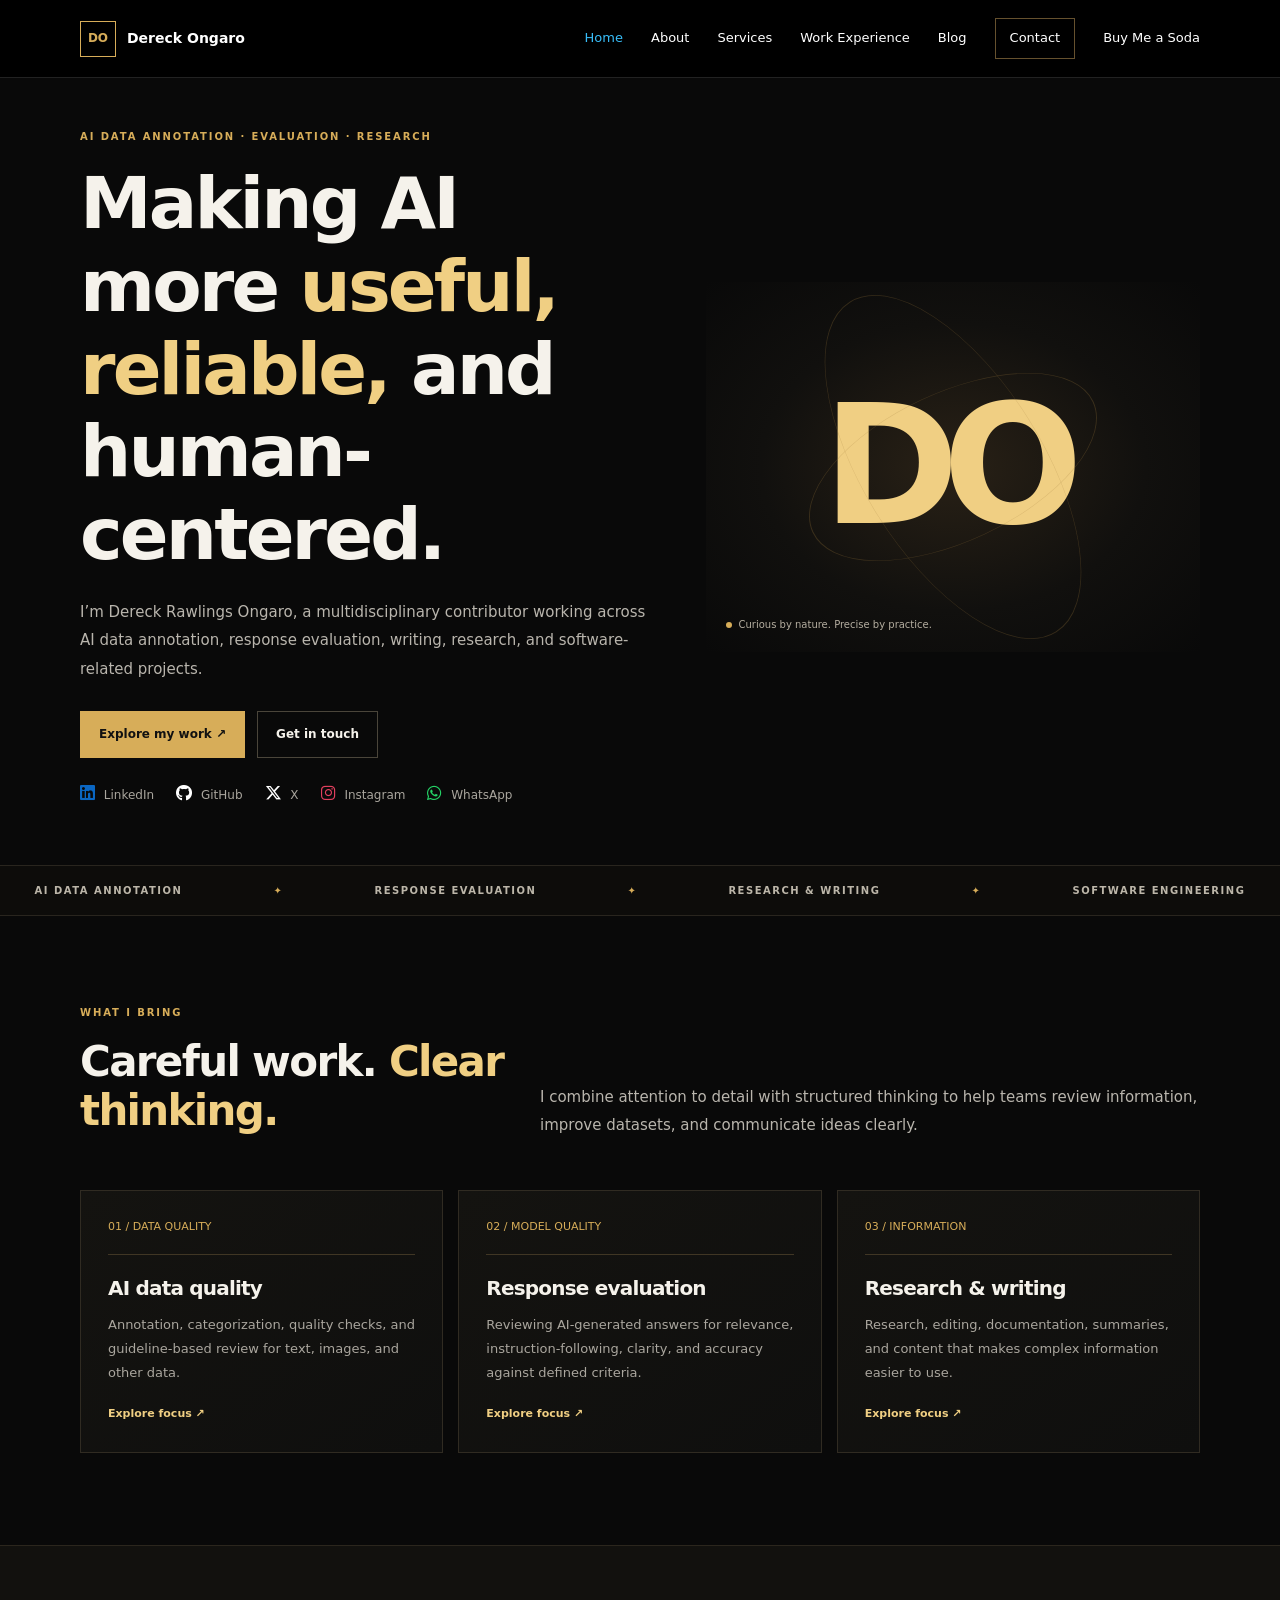
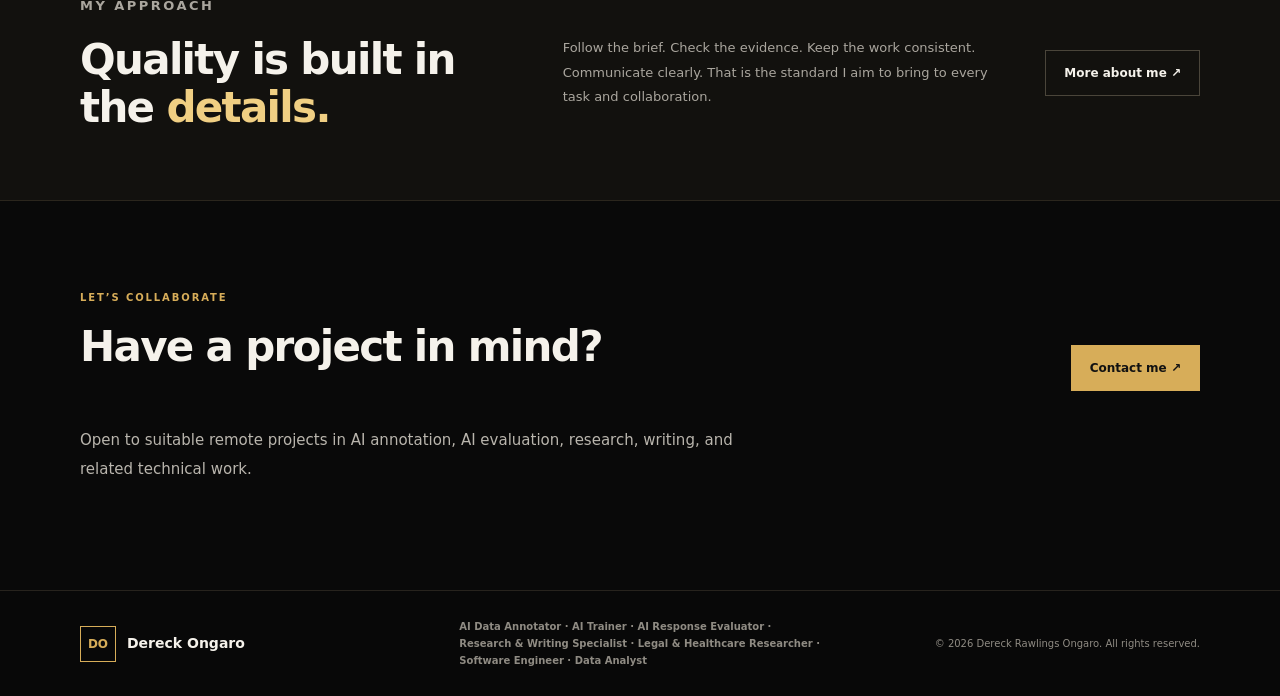
==== commit b9083e5f: "Modify navigation and add Work Experience link Updated navigation links and added 'Work Experience' " ====
--- a/index.html
+++ b/index.html
@@ -1,12 +1,23 @@
 <!doctype html><html lang="en"><head>
   <link rel="stylesheet"
 href="https://cdnjs.cloudflare.com/ajax/libs/font-awesome/6.7.2/css/all.min.css">
+
+<meta property="og:title" content="Dereck Ongaro | Personal Portfolio">
+<meta property="og:description" content="AI Data Annotator, AI Trainer, Response Evaluator, Researcher and Technology Enthusiast.">
+<meta property="og:url" content="https://dereck254.github.io/">
+<meta property="og:type" content="website">
+<meta property="og:image" content="https://dereck254.github.io/assets/social-preview.png">
+<meta property="og:image:width" content="1200">
+<meta property="og:image:height" content="630">
+
+<meta name="twitter:card" content="summary_large_image">
+<meta name="twitter:image" content="https://dereck254.github.io/assets/social-preview.png">
   
-  <meta charset="utf-8"><meta name="viewport" content="width=device-width, initial-scale=1"><meta name="description" content="Official portfolio of Dereck Rawlings Ongaro — AI data annotation, AI response evaluation, research, writing, and software engineering."><meta name="theme-color" content="#090909"><link rel="icon" type="image/png" href="favicon.png"><title>Dereck Ongaro | AI Data Annotator</title><link rel="stylesheet" href="assets/style.css"><script defer src="assets/script.js"></script></head><body><a class="skip-link" href="#main">Skip to content</a><header class="site-header"><a class="brand" href="index.html"><span class="brand-mark">DO</span><span>Dereck Ongaro</span></a><button class="menu-toggle" aria-label="Open navigation" aria-expanded="false">☰</button><nav class="site-nav" aria-label="Main navigation"><a class="active " href="index.html">Home</a><a href="about.html">About</a><a class="" href="services.html">Services</a><a class="" href="blog.html">Blog</a><a class="nav-contact" href="contact.html">Contact</a><a class="" href="soda.html">Buy Me a Soda</a></nav></header><main id="main"><section class="hero wrap"><div><p class="eyebrow">AI DATA ANNOTATION · EVALUATION · RESEARCH</p><h1>Making AI more <span class="gold">useful, reliable,</span> and human-centered.</h1><p class="lead">I’m Dereck Rawlings Ongaro, a multidisciplinary contributor working across AI data annotation, response evaluation, writing, research, and software-related projects.</p><div class="actions"><a class="button button-gold" href="services.html">Explore my work ↗</a><a class="button button-outline" href="contact.html">Get in touch</a></div>
+  <meta charset="utf-8"><meta name="viewport" content="width=device-width, initial-scale=1"><meta name="description" content="Official portfolio of Dereck Rawlings Ongaro — AI data annotation, AI response evaluation, research, writing, and software engineering."><meta name="theme-color" content="#090909"><link rel="icon" type="image/png" href="favicon.png"><title>Dereck Ongaro | AI Data Annotator</title><link rel="stylesheet" href="assets/style.css"><script defer src="assets/script.js"></script></head><body><a class="skip-link" href="#main">Skip to content</a><header class="site-header"><a class="brand" href="index.html"><span class="brand-mark">DO</span><span>Dereck Ongaro</span></a><button class="menu-toggle" aria-label="Open navigation" aria-expanded="false">☰</button><nav class="site-nav" aria-label="Main navigation"><a class="active " href="index.html">Home</a><a href="about.html">About</a><a class="" href="services.html">Services</a><a href="experience.html">Work Experience</a><a class="" href="blog.html">Blog</a><a class="nav-contact" href="contact.html">Contact</a><a class="" href="soda.html">Buy Me a Soda</a></nav></header><main id="main"><section class="hero wrap"><div><p class="eyebrow">AI DATA ANNOTATION · EVALUATION · RESEARCH</p><h1>Making AI more <span class="gold">useful, reliable,</span> and human-centered.</h1><p class="lead">I’m Dereck Rawlings Ongaro, a multidisciplinary contributor working across AI data annotation, response evaluation, writing, research, and software-related projects.</p><div class="actions"><a class="button button-gold" href="services.html">Explore my work ↗</a><a class="button button-outline" href="contact.html">Get in touch</a></div>
     
     
 <div class="hero-links">
-  <a href="https://www.linkedin.com/in/dereck-ongaro-b73b51407/"
+  <a href="https://www.linkedin.com/in/dereck-ongaro/"
      target="_blank" rel="noopener noreferrer"
      aria-label="LinkedIn">
     <i class="fa-brands fa-linkedin"></i> LinkedIn 
--- a/assets/style.css
+++ b/assets/style.css
@@ -992,3 +992,249 @@
 .site-nav a.active {
   color: #38bdf8;
 }
+
+/* ========================================
+   WORK EXPERIENCE PAGE
+======================================== */
+
+.experience-main {
+  --exp-navy: #091426;
+  --exp-panel: #101e33;
+  --exp-blue: #38bdf8;
+  --exp-white: #f8fafc;
+  --exp-muted: #b5c3d6;
+
+  background: var(--exp-navy);
+  color: var(--exp-white);
+  padding: 0 6% 80px;
+}
+
+.experience-main .experience-hero {
+  max-width: 1000px;
+  margin: 0 auto;
+  padding: 100px 0 85px;
+}
+
+.experience-main .experience-eyebrow {
+  display: inline-block;
+  color: var(--exp-blue);
+  font-size: 0.82rem;
+  font-weight: 800;
+  letter-spacing: 2px;
+  line-height: 1.6;
+}
+
+.experience-main .experience-hero h1 {
+  margin: 20px 0;
+  font-size: clamp(2.8rem, 7vw, 5.2rem);
+  line-height: 1.08;
+  letter-spacing: -2px;
+}
+
+.experience-main .experience-hero h1 span {
+  color: var(--exp-blue);
+}
+
+.experience-main .experience-hero > p,
+.experience-main .experience-section-heading > p,
+.experience-main .experience-cta > p {
+  max-width: 720px;
+  color: var(--exp-muted);
+  font-size: 1.08rem;
+  line-height: 1.9;
+}
+
+.experience-main .experience-button {
+  display: inline-flex;
+  align-items: center;
+  gap: 12px;
+  margin-top: 18px;
+  padding: 14px 22px;
+  border: 1px solid var(--exp-blue);
+  border-radius: 10px;
+  background: var(--exp-blue);
+  color: #071225;
+  font-weight: 800;
+  text-decoration: none;
+  transition: transform 0.2s ease, background 0.2s ease;
+}
+
+.experience-main .experience-button:hover {
+  transform: translateY(-2px);
+  background: #7dd3fc;
+}
+
+.experience-main .experience-section {
+  max-width: 1000px;
+  margin: 0 auto;
+}
+
+.experience-main .experience-section-heading {
+  margin-bottom: 42px;
+}
+
+.experience-main .experience-section-heading h2,
+.experience-main .experience-cta h2 {
+  margin: 12px 0;
+  font-size: clamp(2rem, 4vw, 3rem);
+  line-height: 1.2;
+}
+
+.experience-main .experience-timeline {
+  position: relative;
+  display: grid;
+  gap: 24px;
+}
+
+.experience-main .experience-timeline::before {
+  position: absolute;
+  top: 25px;
+  bottom: 25px;
+  left: 25px;
+  width: 2px;
+  background: #24415e;
+  content: "";
+}
+
+.experience-main .experience-card {
+  position: relative;
+  display: grid;
+  grid-template-columns: 52px minmax(0, 1fr);
+  gap: 20px;
+  align-items: start;
+}
+
+.experience-main .experience-marker {
+  z-index: 1;
+  display: grid;
+  place-items: center;
+  width: 52px;
+  height: 52px;
+  border: 1px solid #2b5579;
+  border-radius: 50%;
+  background: #102943;
+  color: var(--exp-blue);
+  font-size: 1.1rem;
+}
+
+.experience-main .experience-card-content {
+  min-width: 0;
+  padding: 26px;
+  border: 1px solid #203650;
+  border-radius: 16px;
+  background: var(--exp-panel);
+}
+
+.experience-main .experience-meta {
+  display: flex;
+  flex-wrap: wrap;
+  justify-content: space-between;
+  align-items: center;
+  gap: 10px;
+  margin-bottom: 15px;
+}
+
+.experience-main .experience-period {
+  color: var(--exp-blue);
+  font-size: 0.94rem;
+  font-weight: 700;
+}
+
+.experience-main .experience-category {
+  color: #c5d4e6;
+  font-size: 0.73rem;
+  font-weight: 800;
+  letter-spacing: 1.2px;
+}
+
+.experience-main .experience-card h3 {
+  margin: 0 0 7px;
+  font-size: 1.45rem;
+  line-height: 1.4;
+}
+
+.experience-main .experience-card h4 {
+  margin: 0 0 14px;
+  color: #d1dbea;
+  font-size: 1rem;
+  font-weight: 600;
+}
+
+.experience-main .experience-card p {
+  margin: 0;
+  color: var(--exp-muted);
+  font-size: 1rem;
+  line-height: 1.85;
+}
+
+.experience-main .experience-tags {
+  display: flex;
+  flex-wrap: wrap;
+  gap: 9px;
+  margin-top: 20px;
+}
+
+.experience-main .experience-tags span {
+  padding: 7px 11px;
+  border: 1px solid #29435f;
+  border-radius: 7px;
+  background: #0b192c;
+  color: #dce8f5;
+  font-size: 0.83rem;
+}
+
+.experience-main .experience-cta {
+  max-width: 1000px;
+  margin: 85px auto 0;
+  padding: 42px;
+  border: 1px solid #24415e;
+  border-radius: 18px;
+  background: linear-gradient(135deg, #10243d, #0a1729);
+}
+
+.experience-main .experience-cta > p {
+  margin-bottom: 18px;
+}
+
+@media (max-width: 600px) {
+  .experience-main {
+    padding-right: 5%;
+    padding-left: 5%;
+  }
+
+  .experience-main .experience-hero {
+    padding: 70px 0 60px;
+  }
+
+  .experience-main .experience-hero h1 {
+    letter-spacing: -1px;
+  }
+
+  .experience-main .experience-card {
+    grid-template-columns: 38px minmax(0, 1fr);
+    gap: 12px;
+  }
+
+  .experience-main .experience-marker {
+    width: 38px;
+    height: 38px;
+    font-size: 0.9rem;
+  }
+
+  .experience-main .experience-timeline::before {
+    left: 18px;
+  }
+
+  .experience-main .experience-card-content {
+    padding: 19px;
+  }
+
+  .experience-main .experience-card h3 {
+    font-size: 1.2rem;
+  }
+
+  .experience-main .experience-cta {
+    margin-top: 60px;
+    padding: 25px;
+  }
+}
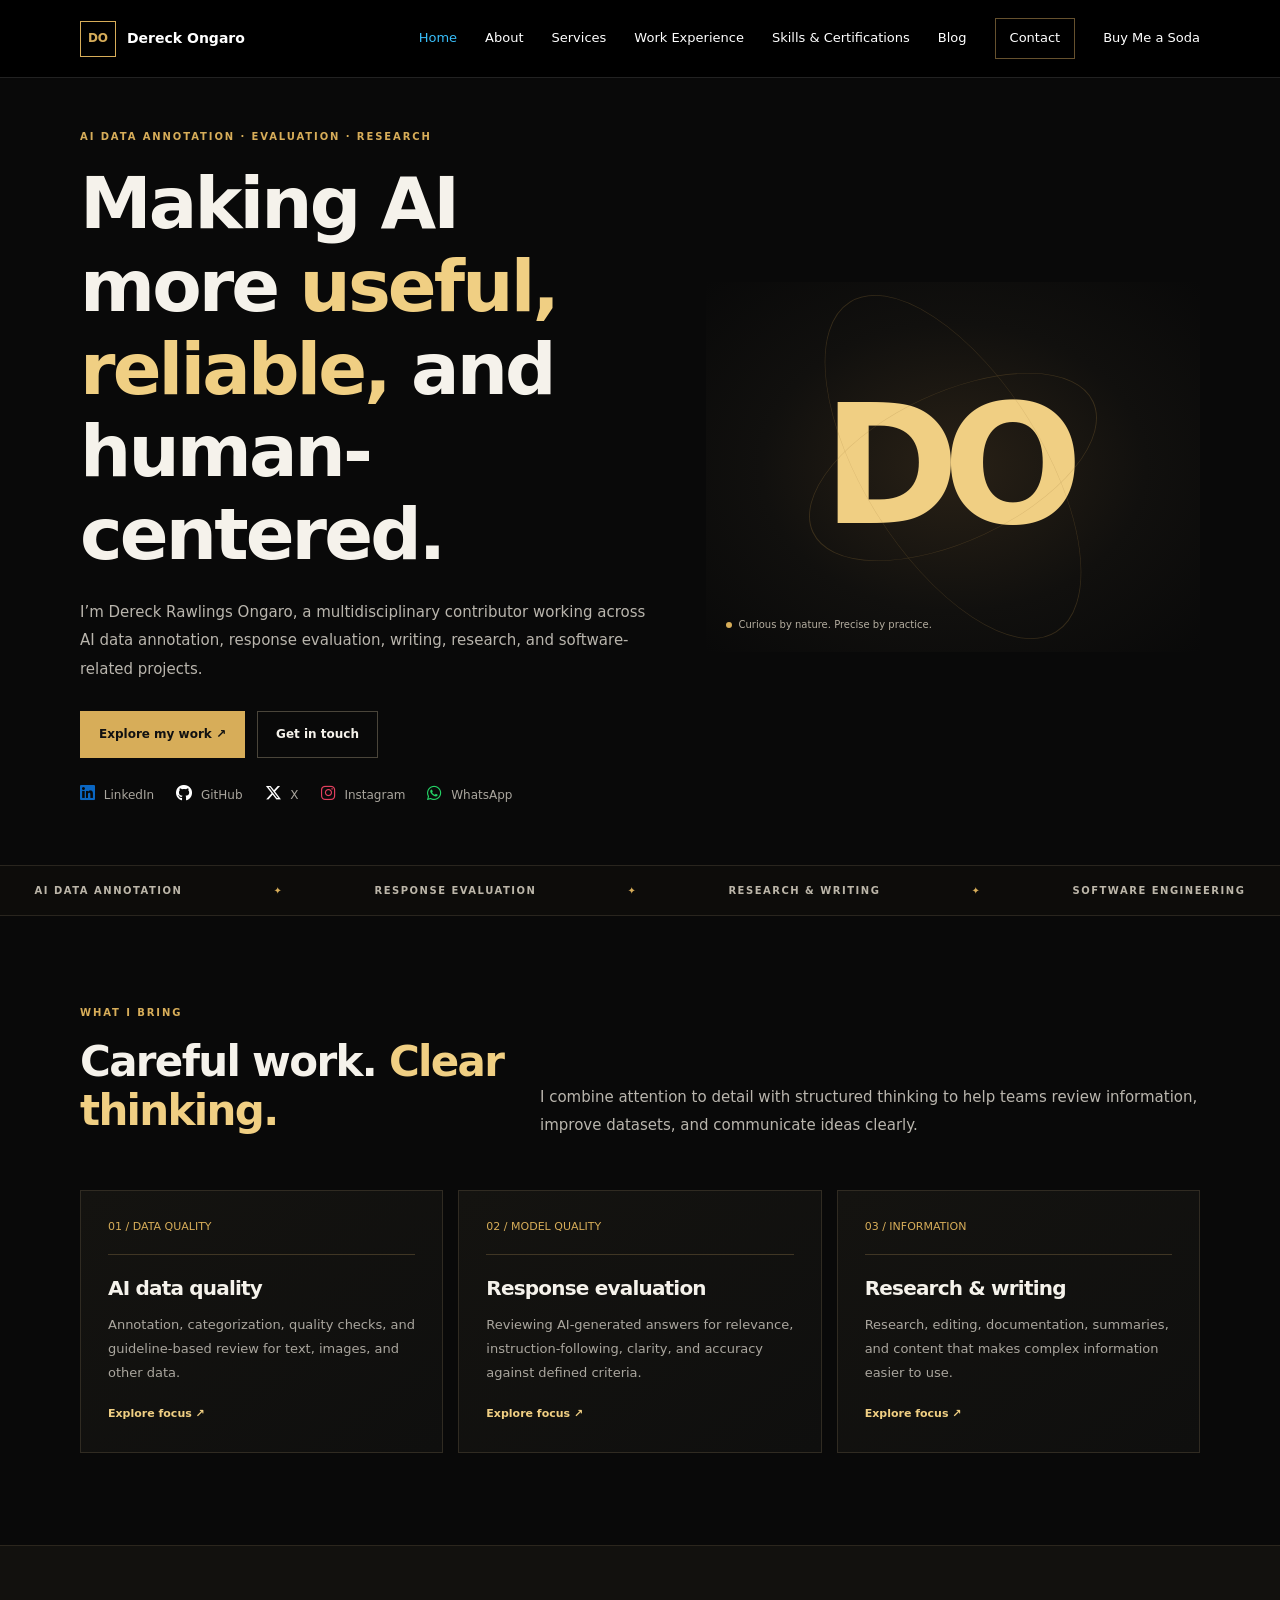
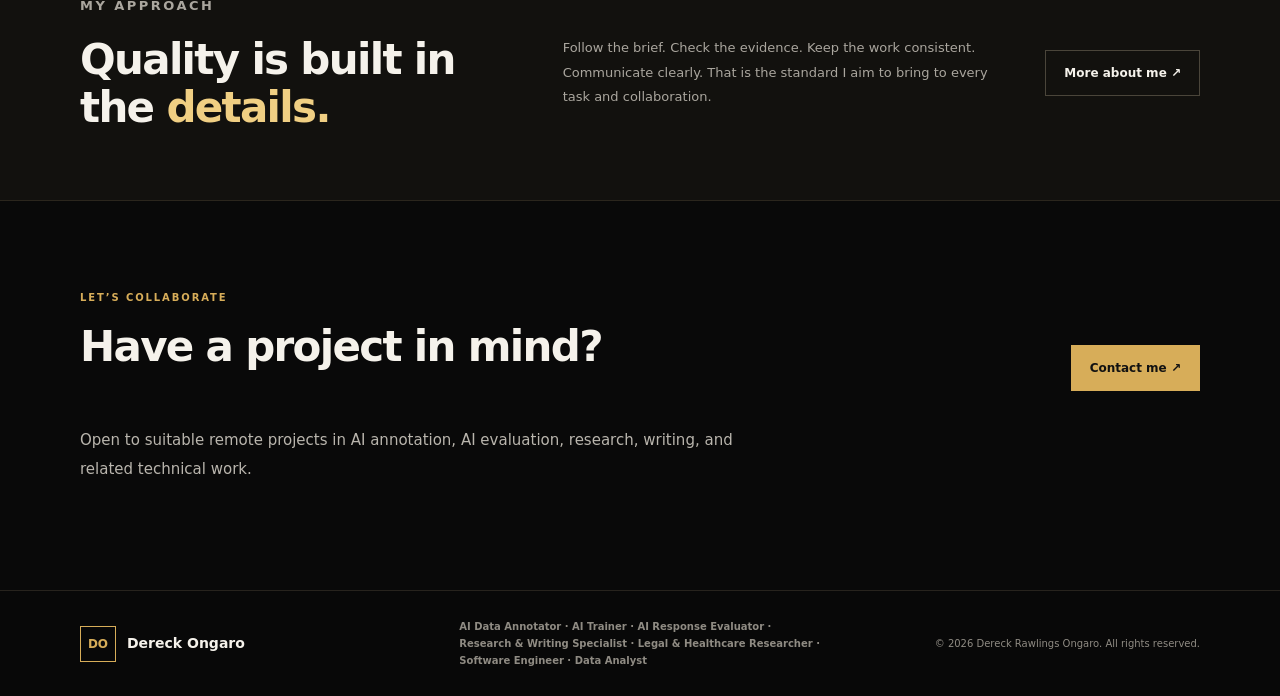
==== commit db71ad3e: "Update index.html with new skills section" ====
--- a/index.html
+++ b/index.html
@@ -13,7 +13,7 @@
 <meta name="twitter:card" content="summary_large_image">
 <meta name="twitter:image" content="https://dereck254.github.io/assets/social-preview.png">
   
-  <meta charset="utf-8"><meta name="viewport" content="width=device-width, initial-scale=1"><meta name="description" content="Official portfolio of Dereck Rawlings Ongaro — AI data annotation, AI response evaluation, research, writing, and software engineering."><meta name="theme-color" content="#090909"><link rel="icon" type="image/png" href="favicon.png"><title>Dereck Ongaro | AI Data Annotator</title><link rel="stylesheet" href="assets/style.css"><script defer src="assets/script.js"></script></head><body><a class="skip-link" href="#main">Skip to content</a><header class="site-header"><a class="brand" href="index.html"><span class="brand-mark">DO</span><span>Dereck Ongaro</span></a><button class="menu-toggle" aria-label="Open navigation" aria-expanded="false">☰</button><nav class="site-nav" aria-label="Main navigation"><a class="active " href="index.html">Home</a><a href="about.html">About</a><a class="" href="services.html">Services</a><a href="experience.html">Work Experience</a><a class="" href="blog.html">Blog</a><a class="nav-contact" href="contact.html">Contact</a><a class="" href="soda.html">Buy Me a Soda</a></nav></header><main id="main"><section class="hero wrap"><div><p class="eyebrow">AI DATA ANNOTATION · EVALUATION · RESEARCH</p><h1>Making AI more <span class="gold">useful, reliable,</span> and human-centered.</h1><p class="lead">I’m Dereck Rawlings Ongaro, a multidisciplinary contributor working across AI data annotation, response evaluation, writing, research, and software-related projects.</p><div class="actions"><a class="button button-gold" href="services.html">Explore my work ↗</a><a class="button button-outline" href="contact.html">Get in touch</a></div>
+  <meta charset="utf-8"><meta name="viewport" content="width=device-width, initial-scale=1"><meta name="description" content="Official portfolio of Dereck Rawlings Ongaro — AI data annotation, AI response evaluation, research, writing, and software engineering."><meta name="theme-color" content="#090909"><link rel="icon" type="image/png" href="favicon.png"><title>Dereck Ongaro | AI Data Annotator</title><link rel="stylesheet" href="assets/style.css"><script defer src="assets/script.js"></script></head><body><a class="skip-link" href="#main">Skip to content</a><header class="site-header"><a class="brand" href="index.html"><span class="brand-mark">DO</span><span>Dereck Ongaro</span></a><button class="menu-toggle" aria-label="Open navigation" aria-expanded="false">☰</button><nav class="site-nav" aria-label="Main navigation"><a class="active " href="index.html">Home</a><a href="about.html">About</a><a class="" href="services.html">Services</a><a href="experience.html">Work Experience</a><a href="skills.html">Skills & Certifications</a><a class="" href="blog.html">Blog</a><a class="nav-contact" href="contact.html">Contact</a><a class="" href="soda.html">Buy Me a Soda</a></nav></header><main id="main"><section class="hero wrap"><div><p class="eyebrow">AI DATA ANNOTATION · EVALUATION · RESEARCH</p><h1>Making AI more <span class="gold">useful, reliable,</span> and human-centered.</h1><p class="lead">I’m Dereck Rawlings Ongaro, a multidisciplinary contributor working across AI data annotation, response evaluation, writing, research, and software-related projects.</p><div class="actions"><a class="button button-gold" href="services.html">Explore my work ↗</a><a class="button button-outline" href="contact.html">Get in touch</a></div>
     
     
 <div class="hero-links">
--- a/assets/style.css
+++ b/assets/style.css
@@ -998,11 +998,11 @@
 ======================================== */
 
 .experience-main {
-  --exp-navy: #091426;
-  --exp-panel: #101e33;
-  --exp-blue: #38bdf8;
-  --exp-white: #f8fafc;
-  --exp-muted: #b5c3d6;
+  --exp-navy: #080808;
+  --exp-panel: #141414;
+  --exp-blue: #d4af37;
+  --exp-white: #ffffff;
+  --exp-muted: #c2c2c2;
 
   background: var(--exp-navy);
   color: var(--exp-white);
@@ -1238,3 +1238,315 @@
     padding: 25px;
   }
 }
+
+
+/* =========================================
+   SKILLS & CERTIFICATIONS PAGE
+   Black, gold and white theme
+========================================= */
+
+.skills-page {
+  background: #080808;
+  color: #ffffff;
+}
+
+.skills-page .site-header {
+  background: #000000;
+  color: #ffffff;
+}
+
+.skills-page .site-header .brand,
+.skills-page .site-header .site-nav a {
+  color: #ffffff;
+}
+
+.skills-page .site-header .site-nav a:hover,
+.skills-page .site-header .site-nav a.active {
+  color: #d4af37;
+}
+
+.skills-main {
+  width: min(1100px, calc(100% - 40px));
+  margin: 0 auto;
+  padding: 60px 0 90px;
+}
+
+.skills-hero {
+  padding: 65px 20px 75px;
+  text-align: center;
+  border-bottom: 1px solid #292929;
+}
+
+.skills-eyebrow {
+  color: #d4af37;
+  font-size: 0.76rem;
+  font-weight: 800;
+  letter-spacing: 3px;
+  text-transform: uppercase;
+}
+
+.skills-hero h1 {
+  margin: 18px 0;
+  font-size: clamp(2.3rem, 6vw, 4.2rem);
+  line-height: 1.12;
+  letter-spacing: -1.5px;
+}
+
+.skills-hero h1 span {
+  color: #d4af37;
+}
+
+.skills-hero p,
+.section-heading p {
+  max-width: 680px;
+  margin: 0 auto;
+  color: #bdbdbd;
+  font-size: 1.02rem;
+  line-height: 1.8;
+}
+
+.skills-section,
+.certifications-section {
+  padding-top: 65px;
+}
+
+.section-heading {
+  margin-bottom: 28px;
+}
+
+.section-heading h2 {
+  margin: 12px 0;
+  font-size: clamp(1.8rem, 4vw, 2.5rem);
+}
+
+.section-heading p {
+  margin: 0;
+}
+
+.skills-accordion {
+  display: grid;
+  gap: 12px;
+}
+
+.skill-category {
+  overflow: hidden;
+  border: 1px solid #303030;
+  border-radius: 12px;
+  background: #111111;
+  transition: border-color 0.2s ease;
+}
+
+.skill-category[open] {
+  border-color: #d4af37;
+}
+
+.skill-category summary {
+  display: flex;
+  align-items: center;
+  gap: 16px;
+  min-height: 78px;
+  padding: 18px 22px;
+  cursor: pointer;
+  list-style: none;
+}
+
+.skill-category summary::-webkit-details-marker {
+  display: none;
+}
+
+.category-number {
+  color: #d4af37;
+  font-size: 0.85rem;
+  font-weight: 800;
+}
+
+.category-name {
+  flex: 1;
+  font-size: 1rem;
+  font-weight: 700;
+}
+
+.category-count {
+  color: #999999;
+  font-size: 0.78rem;
+  white-space: nowrap;
+}
+
+.category-toggle {
+  position: relative;
+  width: 22px;
+  height: 22px;
+  flex-shrink: 0;
+}
+
+.category-toggle::before,
+.category-toggle::after {
+  position: absolute;
+  top: 10px;
+  left: 4px;
+  width: 14px;
+  height: 2px;
+  background: #d4af37;
+  content: "";
+}
+
+.category-toggle::after {
+  transform: rotate(90deg);
+  transition: transform 0.2s ease;
+}
+
+.skill-category[open] .category-toggle::after {
+  transform: rotate(0deg);
+}
+
+.skill-list {
+  display: flex;
+  flex-wrap: wrap;
+  gap: 10px;
+  padding: 4px 22px 24px;
+  border-top: 1px solid #292929;
+}
+
+.skill-list span {
+  display: inline-block;
+  padding: 9px 12px;
+  border: 1px solid #333333;
+  border-radius: 7px;
+  background: #191919;
+  color: #e8e8e8;
+  font-size: 0.85rem;
+  line-height: 1.4;
+}
+
+.skill-list span:hover {
+  border-color: #d4af37;
+  color: #d4af37;
+}
+
+.certificate-card {
+  display: grid;
+  grid-template-columns: minmax(0, 1.15fr) minmax(0, 1fr);
+  gap: 32px;
+  align-items: center;
+  padding: 24px;
+  border: 1px solid #333333;
+  border-radius: 14px;
+  background: #111111;
+}
+
+.certificate-image-wrap a {
+  position: relative;
+  display: block;
+  overflow: hidden;
+  border: 1px solid #383838;
+  border-radius: 9px;
+  background: #080808;
+}
+
+.certificate-image-wrap img {
+  display: block;
+  width: 100%;
+  height: auto;
+  min-height: 200px;
+  object-fit: contain;
+  transition: transform 0.25s ease;
+}
+
+.certificate-image-wrap a:hover img {
+  transform: scale(1.025);
+}
+
+.certificate-image-hint {
+  display: block;
+  padding: 12px;
+  background: #191919;
+  color: #d4af37;
+  text-align: center;
+  font-size: 0.85rem;
+}
+
+.certificate-label {
+  color: #d4af37;
+  font-size: 0.74rem;
+  font-weight: 800;
+  letter-spacing: 2px;
+}
+
+.certificate-details h3 {
+  margin: 14px 0;
+  font-size: clamp(1.35rem, 3vw, 1.9rem);
+  line-height: 1.35;
+}
+
+.certificate-details p {
+  color: #bdbdbd;
+  line-height: 1.8;
+}
+
+.certificate-date {
+  font-size: 0.9rem;
+}
+
+.certificate-button {
+  display: inline-block;
+  margin-top: 12px;
+  padding: 12px 18px;
+  border: 1px solid #d4af37;
+  border-radius: 7px;
+  color: #d4af37;
+  font-weight: 700;
+  text-decoration: none;
+  transition: background 0.2s ease, color 0.2s ease;
+}
+
+.certificate-button:hover {
+  background: #d4af37;
+  color: #080808;
+}
+
+.skills-page .site-footer {
+  background: #000000;
+  color: #ffffff;
+  border-top: 1px solid #292929;
+}
+
+@media (max-width: 700px) {
+  .skills-main {
+    width: min(100% - 28px, 1100px);
+    padding-top: 30px;
+  }
+
+  .skills-hero {
+    padding: 45px 5px 50px;
+  }
+
+  .skill-category summary {
+    gap: 10px;
+    padding: 16px 12px;
+  }
+
+  .category-name {
+    font-size: 0.9rem;
+  }
+
+  .category-count {
+    display: none;
+  }
+
+  .skill-list {
+    padding: 16px 12px;
+    gap: 8px;
+  }
+
+  .skill-list span {
+    padding: 8px 10px;
+    font-size: 0.8rem;
+  }
+
+  .certificate-card {
+    grid-template-columns: 1fr;
+    gap: 24px;
+    padding: 16px;
+  }
+}
+
